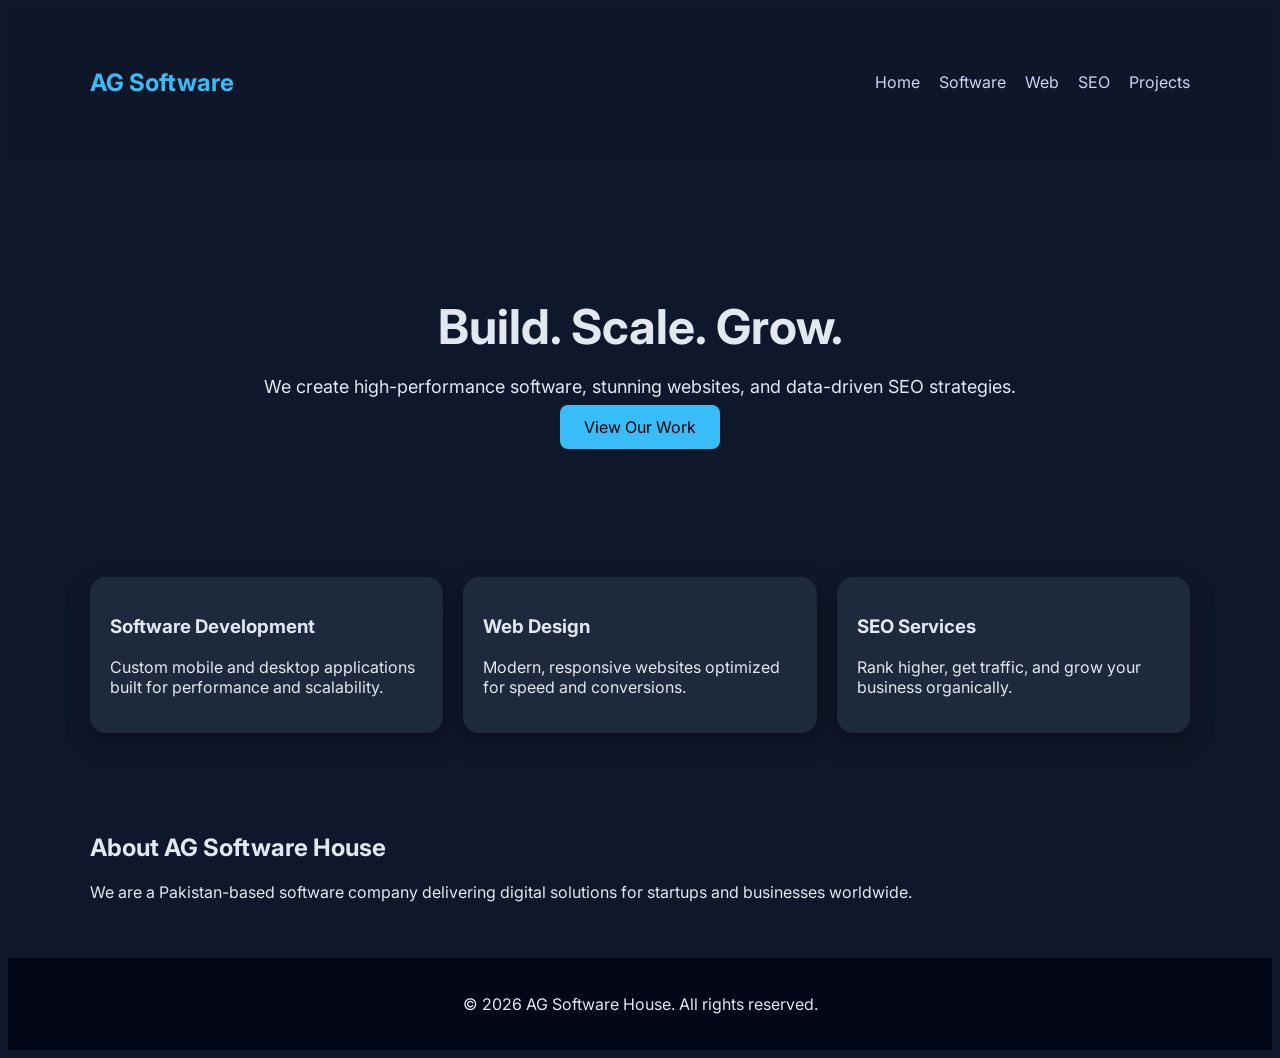
==== index.html @ bdc66c02 "Update index.html" ====
<!-- ===================== index.html ===================== --><!DOCTYPE html><html lang="en">
<head>
  <meta charset="UTF-8" />
  <meta name="viewport" content="width=device-width, initial-scale=1.0" />
  <title>AG Software House</title>
  <link rel="stylesheet" href="style.css" />
  <link href="https://fonts.googleapis.com/css2?family=Inter:wght@300;400;600;700&display=swap" rel="stylesheet">
</head>
<body>
<header class="navbar">
  <div class="container nav-flex">
    <h2 class="logo">AG Software</h2>
    <nav>
      <a href="index.html">Home</a>
      <a href="software.html">Software</a>
      <a href="web.html">Web</a>
      <a href="seo.html">SEO</a>
      <a href="project.html">Projects</a>
    </nav>
  </div>
</header><section class="hero container">
  <div>
    <h1>Build. Scale. Grow.</h1>
    <p>We create high-performance software, stunning websites, and data-driven SEO strategies.</p>
    <a class="btn" href="project.html">View Our Work</a>
  </div>
</section><section class="container grid-3">
  <div class="card">
    <h3>Software Development</h3>
    <p>Custom mobile and desktop applications built for performance and scalability.</p>
  </div>
  <div class="card">
    <h3>Web Design</h3>
    <p>Modern, responsive websites optimized for speed and conversions.</p>
  </div>
  <div class="card">
    <h3>SEO Services</h3>
    <p>Rank higher, get traffic, and grow your business organically.</p>
  </div>
</section><section class="container">
  <h2>About AG Software House</h2>
  <p>We are a Pakistan-based software company delivering digital solutions for startups and businesses worldwide.</p>
</section><footer>
  <p>© 2026 AG Software House. All rights reserved.</p>
</footer>
</body>
---- style.css ----
</html><!-- ===================== style.css ===================== -->
{ box-sizing: border-box; margin: 0; padding: 0; }
body { font-family: 'Inter', sans-serif; background: #0f172a; color: #e2e8f0; }
.container { max-width: 1100px; margin: auto; padding: 40px 20px; }
.navbar { background: rgba(15,23,42,0.9); backdrop-filter: blur(10px); }
.nav-flex { display: flex; justify-content: space-between; align-items: center; }
nav a { color: #cbd5f5; margin-left: 15px; text-decoration: none; } 
nav a:hover { color: white; } .logo { color: #38bdf8; } 
.hero { text-align: center; padding: 100px 20px; } 
.hero h1 { font-size: 48px; margin-bottom: 20px; }
.hero p { font-size: 18px; margin-bottom: 20px; } 
.btn { background: #38bdf8; padding: 12px 24px; color: black; text-decoration: none; border-radius: 8px; } 
.grid-3 { display: grid; grid-template-columns: repeat(auto-fit, minmax(250px,1fr)); gap: 20px; }
.grid-2 { display: grid; grid-template-columns: repeat(auto-fit, minmax(200px,1fr)); gap: 20px; } 
.card { background: #1e293b; padding: 20px; border-radius: 16px; box-shadow: 0 10px 25px rgba(0,0,0,0.3); }
footer { text-align: center; padding: 20px; background: #020617; }
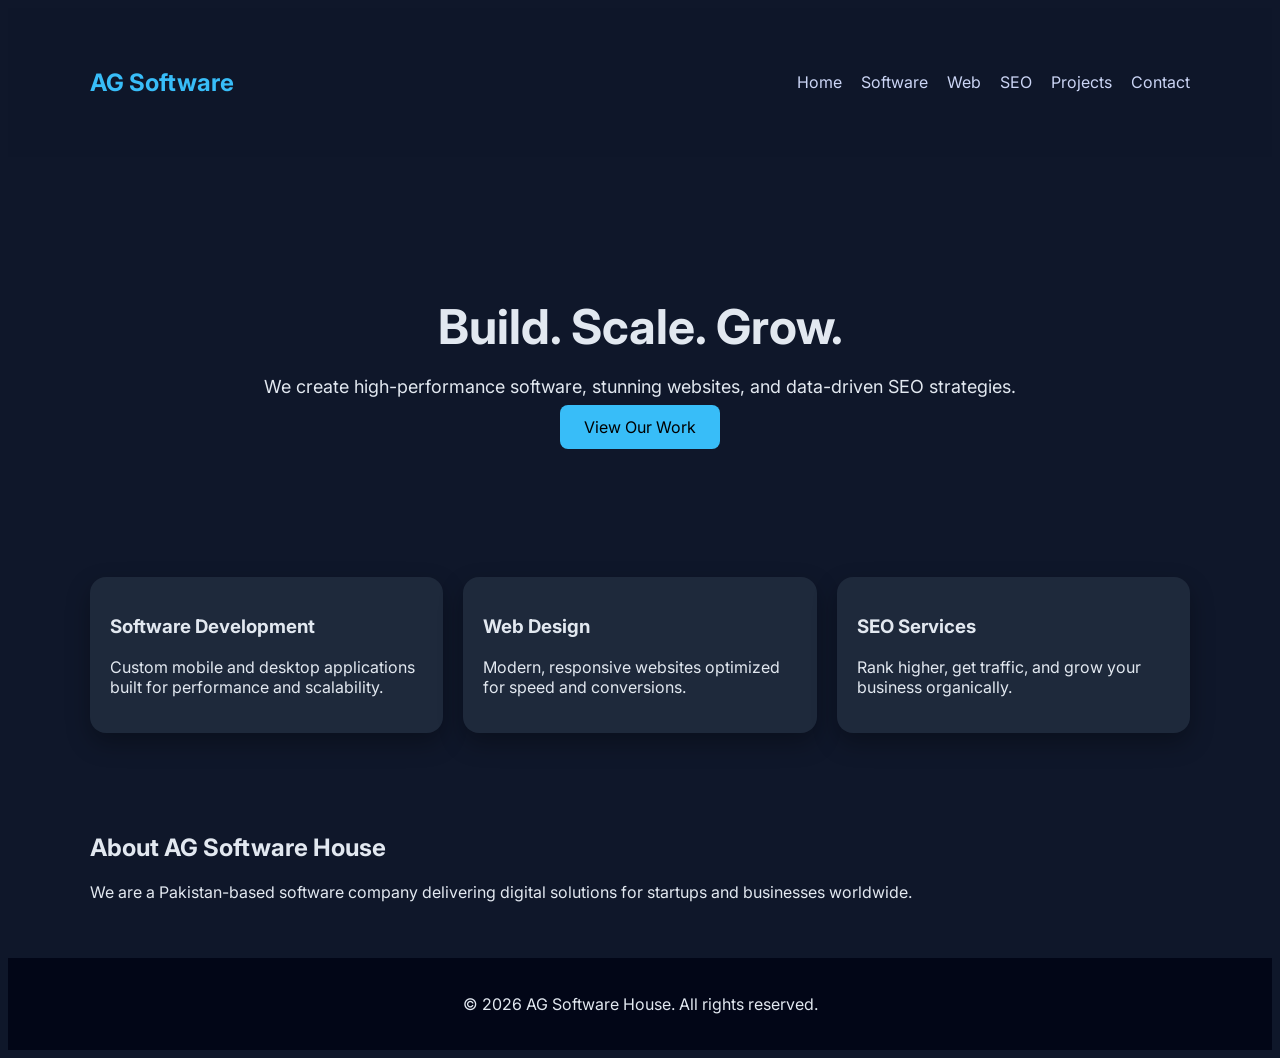
==== commit c3e3a85f: "Update index.html" ====
--- a/index.html
+++ b/index.html
@@ -1,4 +1,5 @@
-<!-- ===================== index.html ===================== --><!DOCTYPE html><html lang="en">
+<!-- ===================== index.html ===================== -->
+<!DOCTYPE html><html lang="en">
 <head>
   <meta charset="UTF-8" />
   <meta name="viewport" content="width=device-width, initial-scale=1.0" />
@@ -16,6 +17,7 @@
       <a href="web.html">Web</a>
       <a href="seo.html">SEO</a>
       <a href="project.html">Projects</a>
+      <a href="contact.html">Contact</a>
     </nav>
   </div>
 </header><section class="hero container">
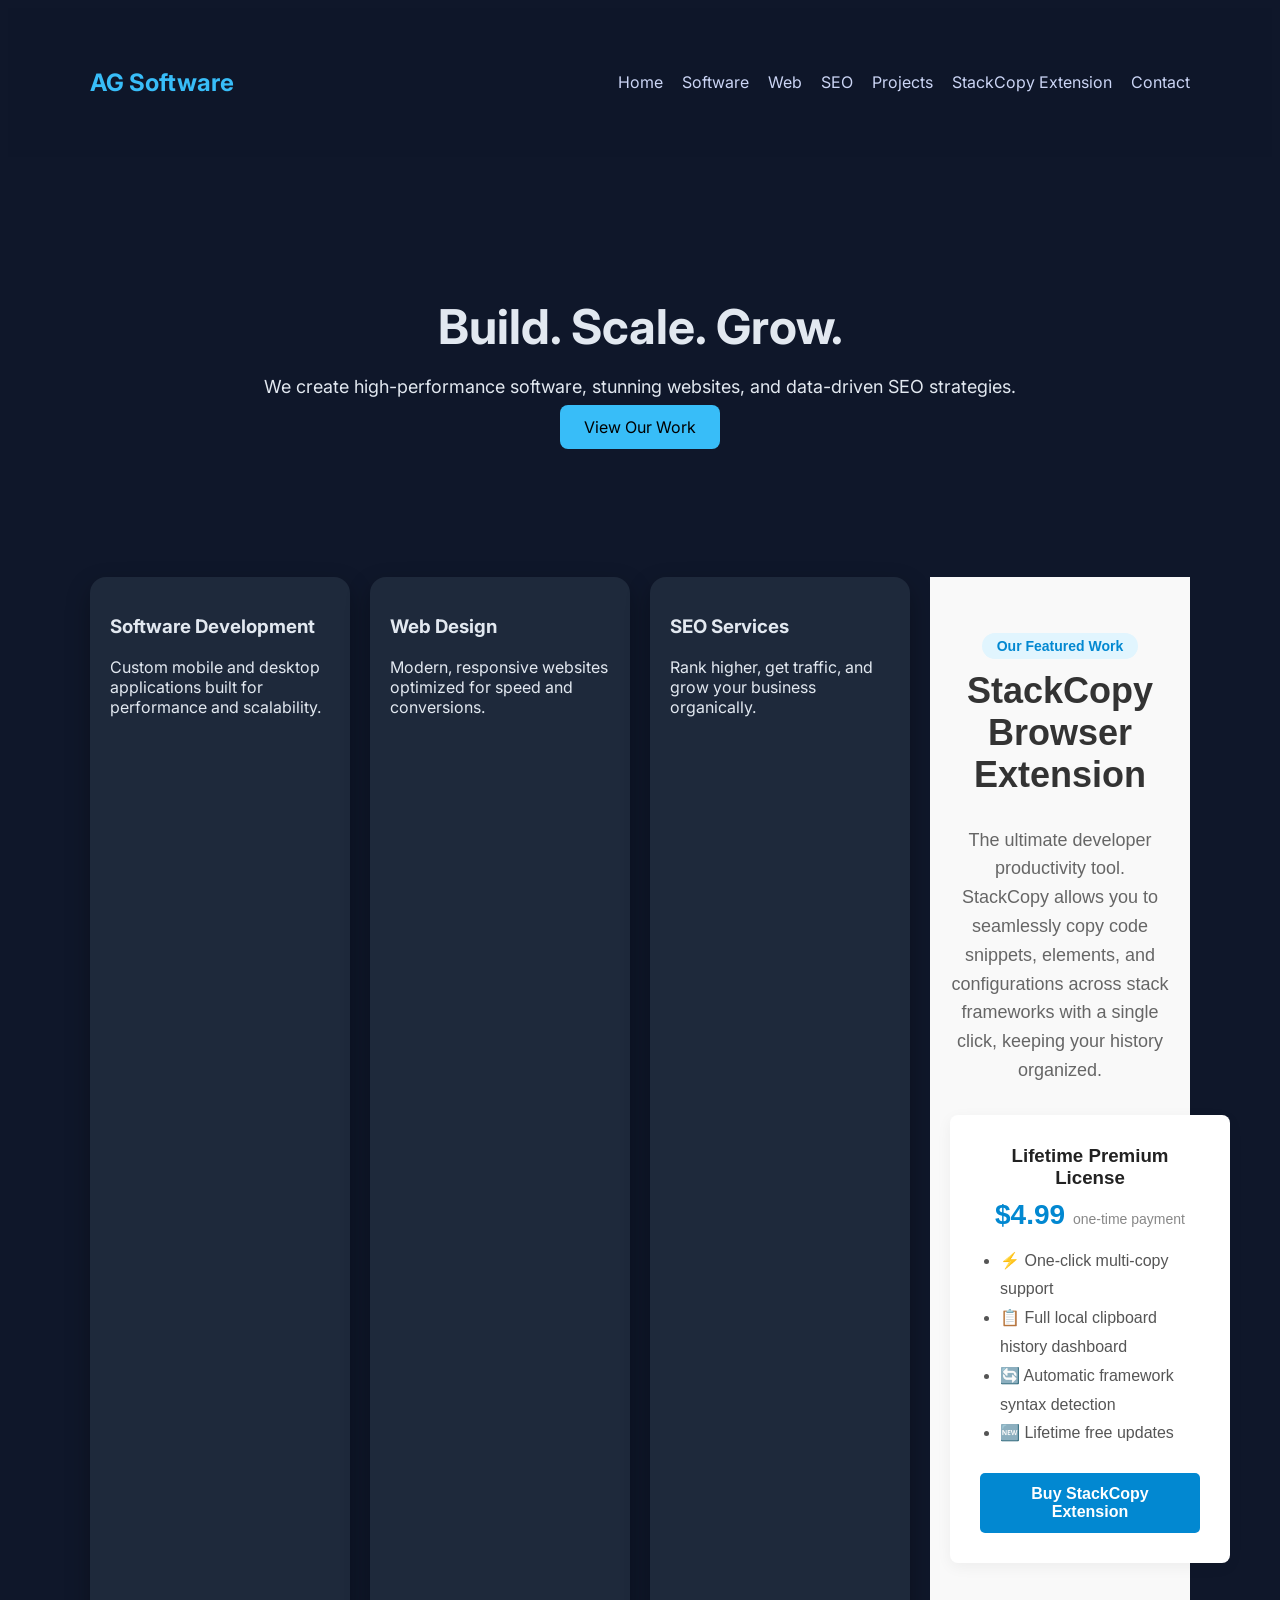
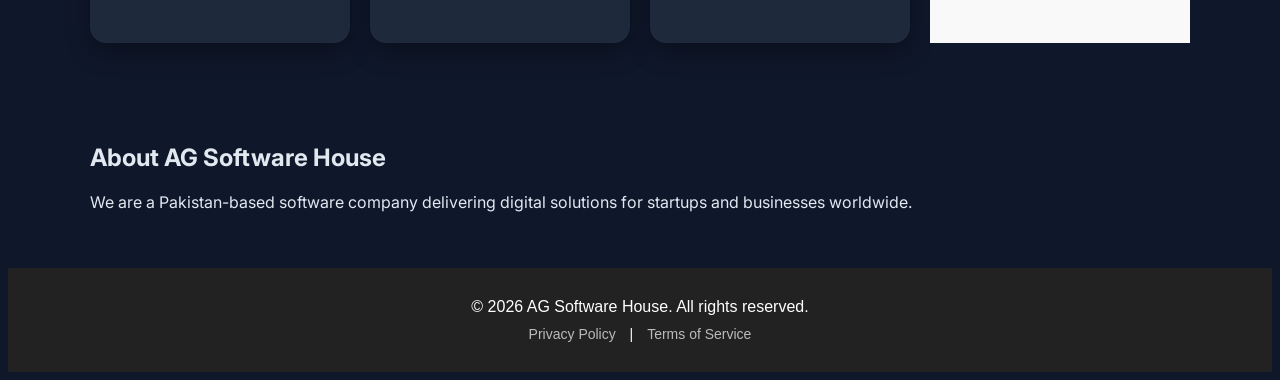
==== commit 67fd1144: "Integrate StackCopy extension section in index.html Added StackCopy section with details and pricing" ====
--- a/index.html
+++ b/index.html
@@ -17,6 +17,7 @@
       <a href="web.html">Web</a>
       <a href="seo.html">SEO</a>
       <a href="project.html">Projects</a>
+      <a href="#stackcopy">StackCopy Extension</a>
       <a href="contact.html">Contact</a>
     </nav>
   </div>
@@ -39,10 +40,42 @@
     <h3>SEO Services</h3>
     <p>Rank higher, get traffic, and grow your business organically.</p>
   </div>
+  <!-- START OF STACKCOPY SECTION -->
+<section id="stackcopy" style="padding: 60px 20px; background-color: #f9f9f9; text-align: center; font-family: sans-serif;">
+    <div style="max-width: 800px; margin: 0 auto;">
+        <span style="background: #e1f5fe; color: #0288d1; padding: 5px 15px; border-radius: 20px; font-size: 14px; font-weight: bold; uppercase;">Our Featured Work</span>
+        <h2 style="font-size: 36px; margin-top: 15px; color: #333;">StackCopy Browser Extension</h2>
+        <p style="font-size: 18px; color: #666; line-height: 1.6; margin-bottom: 30px;">
+            The ultimate developer productivity tool. StackCopy allows you to seamlessly copy code snippets, elements, and configurations across stack frameworks with a single click, keeping your history organized.
+        </p>
+        <!-- Pricing Plan Presentation (Lemon Squeezy Requirement) -->
+        <div style="background: #fff; padding: 30px; border-radius: 8px; box-shadow: 0 4px 15px rgba(0,0,0,0.05); display: inline-block; width: 100%; max-width: 400px; margin-bottom: 20px;">
+            <h3 style="margin: 0 0 10px 0; color: #222;">Lifetime Premium License</h3>
+            <p style="font-size: 28px; font-weight: bold; margin: 10px 0; color: #0288d1;">$4.99 <span style="font-size: 14px; font-weight: normal; color: #888;">one-time payment</span></p>
+            <ul style="text-align: left; padding-left: 20px; margin-bottom: 25px; color: #555; line-height: 1.8;">
+                <li>⚡ One-click multi-copy support</li>
+                <li>📋 Full local clipboard history dashboard</li>
+                <li>🔄 Automatic framework syntax detection</li>
+                <li>🆕 Lifetime free updates</li>
+            </ul>
+            
+            <!-- Lemon Squeezy Buy Button -->
+            <a href="https://agsoftwarehouse.lemonsqueezy.com/checkout/buy/c51856f8-672c-4939-883d-b5730bcab137" target="_blank" style="display: block; background: #0288d1; color: #fff; text-decoration: none; padding: 12px 25px; border-radius: 5px; font-weight: bold; transition: background 0.3s;">
+                Buy StackCopy Extension
+            </a>
+        </div>
+    </div>
+</section>
+<!-- END OF STACKCOPY SECTION -->
 </section><section class="container">
   <h2>About AG Software House</h2>
   <p>We are a Pakistan-based software company delivering digital solutions for startups and businesses worldwide.</p>
-</section><footer>
-  <p>© 2026 AG Software House. All rights reserved.</p>
+</section>
+  <footer style="padding: 30px 20px; text-align: center; background: #222; color: #fff; font-family: sans-serif;">
+    <p style="margin: 0 0 10px 0;">&copy; 2026 AG Software House. All rights reserved.</p>
+    <div style="font-size: 14px;">
+        <a href="privacy.html" style="color: #bbb; text-decoration: none; margin: 0 10px;">Privacy Policy</a> | 
+        <a href="terms.html" style="color: #bbb; text-decoration: none; margin: 0 10px;">Terms of Service</a>
+    </div>
 </footer>
 </body>
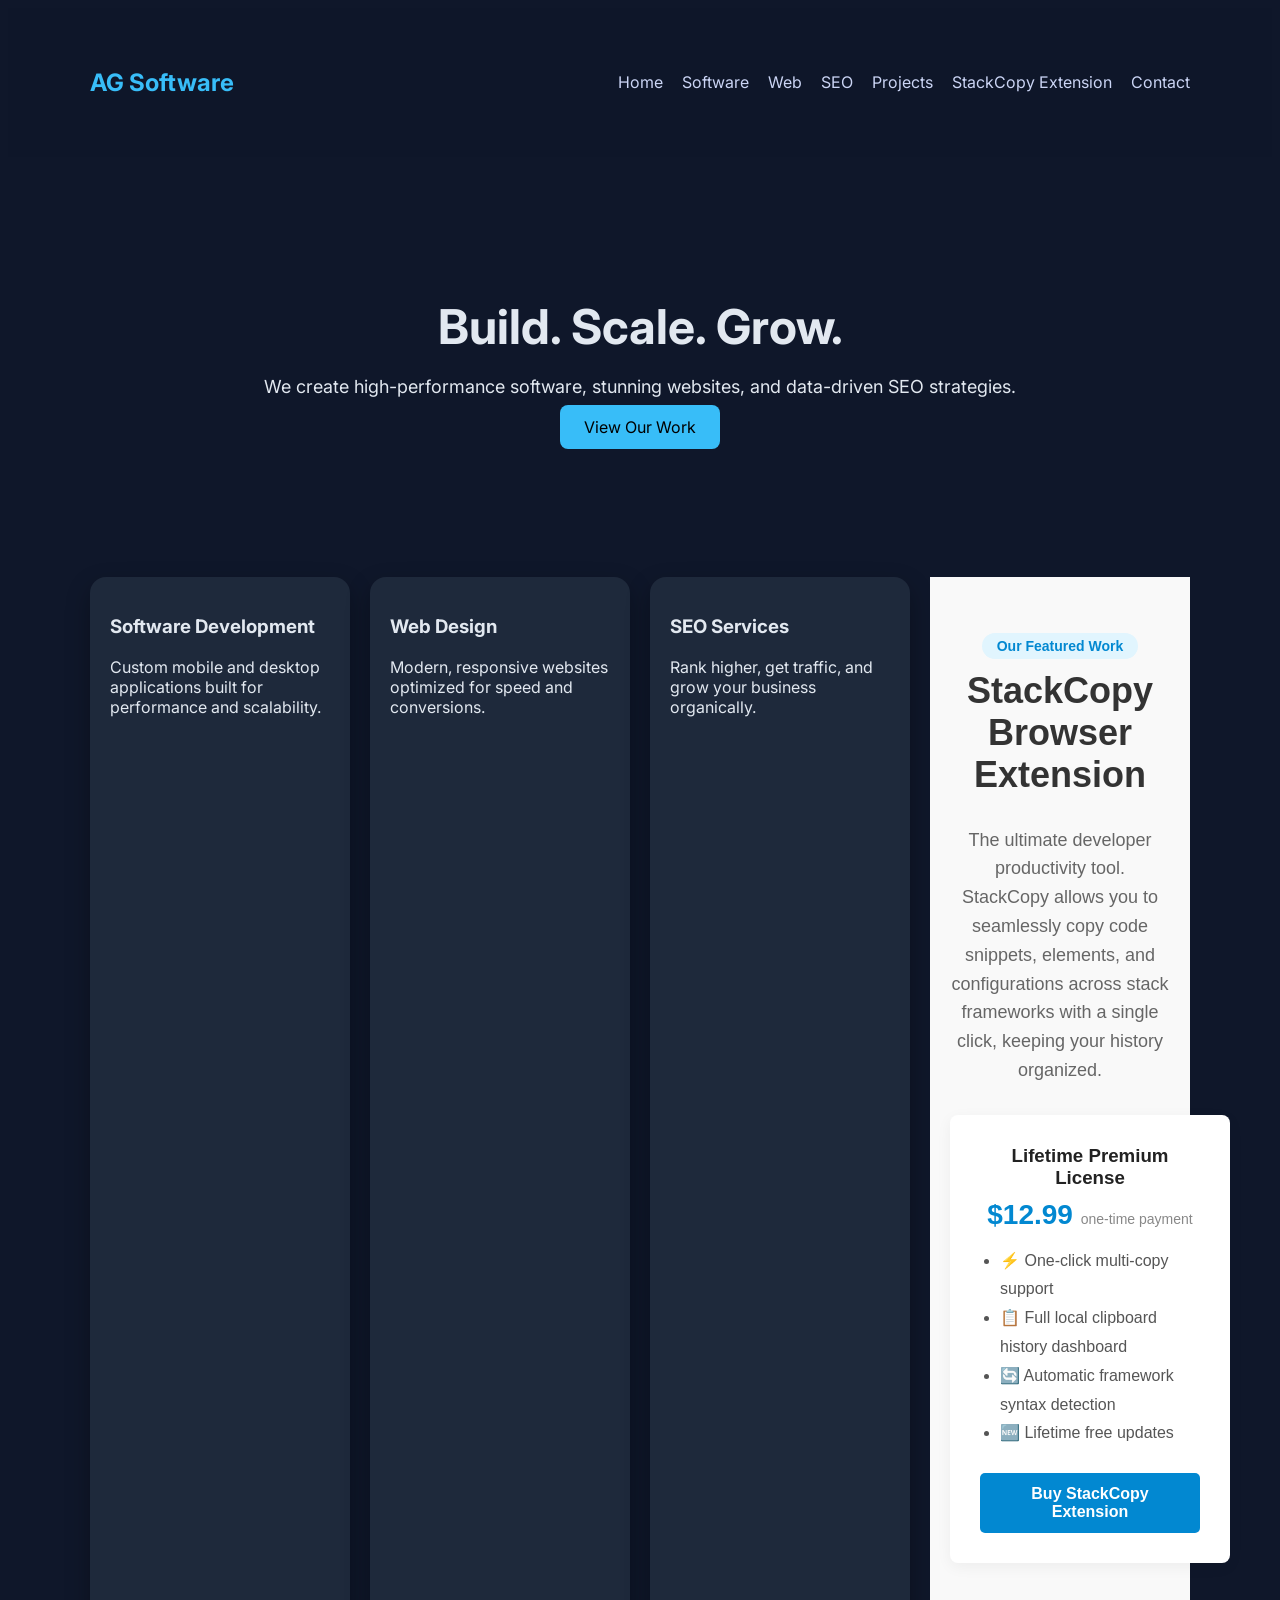
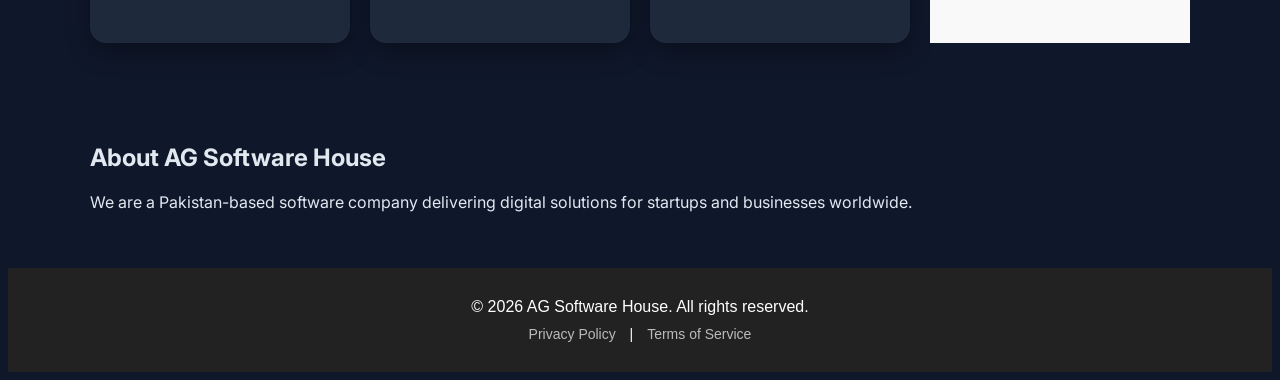
==== commit 74428644: "Update index.html" ====
--- a/index.html
+++ b/index.html
@@ -51,7 +51,7 @@
         <!-- Pricing Plan Presentation (Lemon Squeezy Requirement) -->
         <div style="background: #fff; padding: 30px; border-radius: 8px; box-shadow: 0 4px 15px rgba(0,0,0,0.05); display: inline-block; width: 100%; max-width: 400px; margin-bottom: 20px;">
             <h3 style="margin: 0 0 10px 0; color: #222;">Lifetime Premium License</h3>
-            <p style="font-size: 28px; font-weight: bold; margin: 10px 0; color: #0288d1;">$4.99 <span style="font-size: 14px; font-weight: normal; color: #888;">one-time payment</span></p>
+            <p style="font-size: 28px; font-weight: bold; margin: 10px 0; color: #0288d1;">$12.99 <span style="font-size: 14px; font-weight: normal; color: #888;">one-time payment</span></p>
             <ul style="text-align: left; padding-left: 20px; margin-bottom: 25px; color: #555; line-height: 1.8;">
                 <li>⚡ One-click multi-copy support</li>
                 <li>📋 Full local clipboard history dashboard</li>
@@ -74,8 +74,10 @@
   <footer style="padding: 30px 20px; text-align: center; background: #222; color: #fff; font-family: sans-serif;">
     <p style="margin: 0 0 10px 0;">&copy; 2026 AG Software House. All rights reserved.</p>
     <div style="font-size: 14px;">
-        <a href="privacy.html" style="color: #bbb; text-decoration: none; margin: 0 10px;">Privacy Policy</a> | 
+        <!-- Links directly to your external Google Pages privacy policy -->
+        <a href="https://sites.google.com/view/agsoftwarehouse-privacy-policy/home" target="_blank" style="color: #bbb; text-decoration: none; margin: 0 10px;">Privacy Policy</a> | 
         <a href="terms.html" style="color: #bbb; text-decoration: none; margin: 0 10px;">Terms of Service</a>
     </div>
 </footer>
+
 </body>
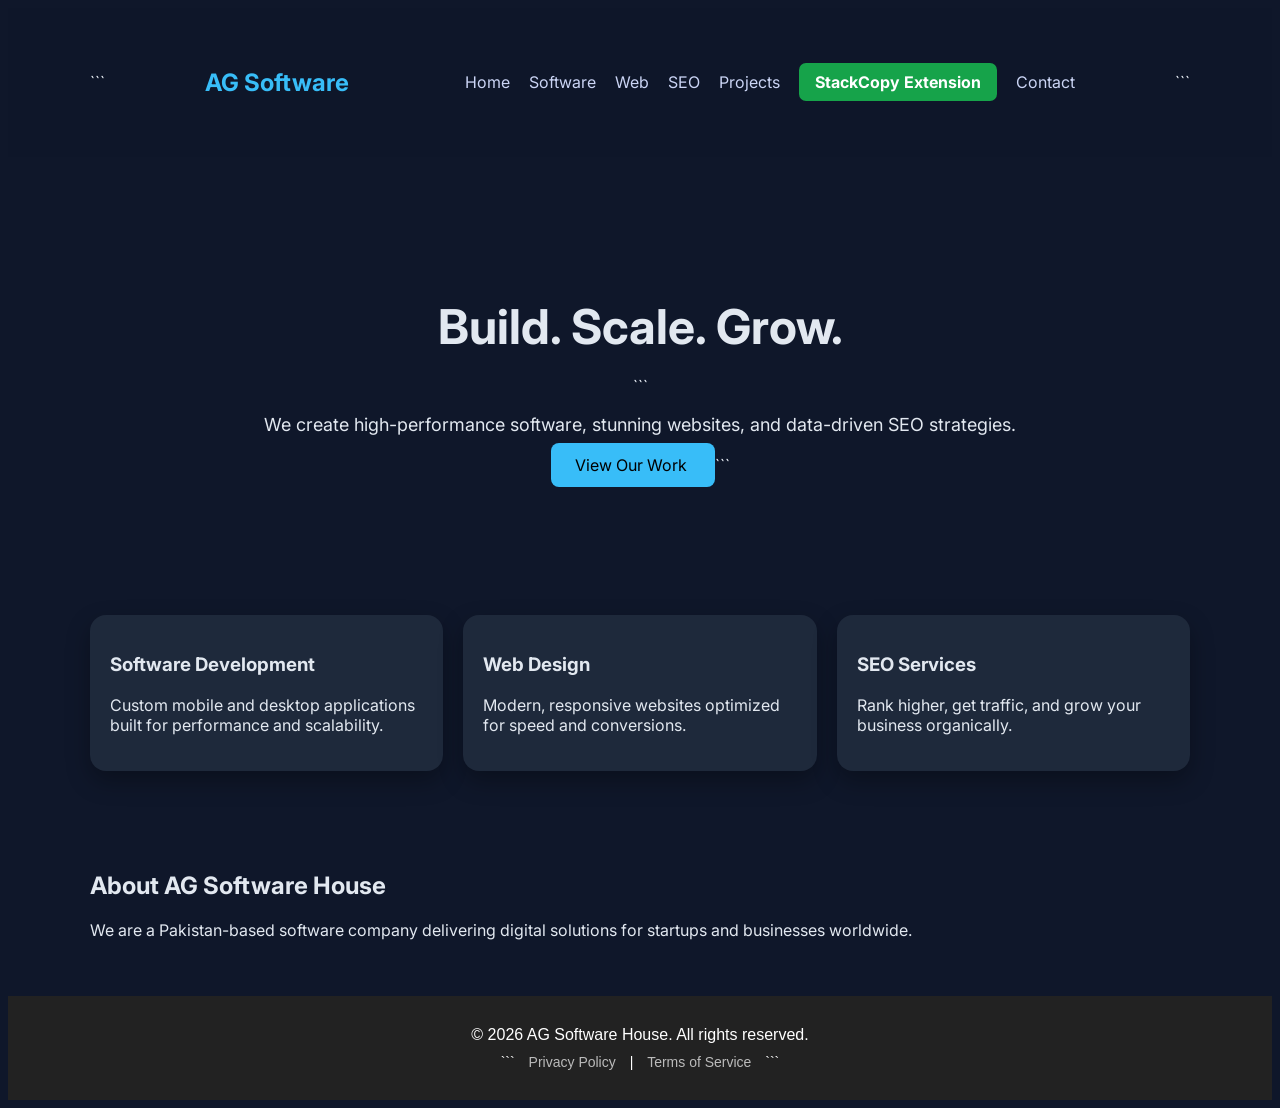
==== commit 0ddb1aba: "Update index.html" ====
--- a/index.html
+++ b/index.html
@@ -1,83 +1,160 @@
-<!-- ===================== index.html ===================== -->
-<!DOCTYPE html><html lang="en">
+<!DOCTYPE html>
+
+<html lang="en">
 <head>
   <meta charset="UTF-8" />
   <meta name="viewport" content="width=device-width, initial-scale=1.0" />
+
   <title>AG Software House</title>
+
   <link rel="stylesheet" href="style.css" />
-  <link href="https://fonts.googleapis.com/css2?family=Inter:wght@300;400;600;700&display=swap" rel="stylesheet">
+
+  <link
+    href="https://fonts.googleapis.com/css2?family=Inter:wght@300;400;600;700&display=swap"
+    rel="stylesheet"
+  />
+
+  <style>
+    .stackcopy-nav-btn {
+      background: #16a34a;
+      color: #ffffff !important;
+      padding: 9px 16px;
+      border-radius: 7px;
+      font-weight: 700;
+      text-decoration: none;
+      transition: all 0.2s ease;
+      display: inline-block;
+    }
+
+    .stackcopy-nav-btn:hover {
+      background: #15803d;
+      transform: translateY(-1px);
+    }
+  </style>
+
 </head>
+
 <body>
+
 <header class="navbar">
   <div class="container nav-flex">
-    <h2 class="logo">AG Software</h2>
-    <nav>
-      <a href="index.html">Home</a>
-      <a href="software.html">Software</a>
-      <a href="web.html">Web</a>
-      <a href="seo.html">SEO</a>
-      <a href="project.html">Projects</a>
-      <a href="#stackcopy">StackCopy Extension</a>
-      <a href="contact.html">Contact</a>
-    </nav>
+
+```
+<h2 class="logo">AG Software</h2>
+
+<nav>
+  <a href="index.html">Home</a>
+  <a href="software.html">Software</a>
+  <a href="web.html">Web</a>
+  <a href="seo.html">SEO</a>
+  <a href="project.html">Projects</a>
+
+  <!-- StackCopy Product Button -->
+  <a href="stackcopy.html" class="stackcopy-nav-btn">
+    StackCopy Extension
+  </a>
+
+  <a href="contact.html">Contact</a>
+</nav>
+```
+
   </div>
-</header><section class="hero container">
+</header>
+
+<section class="hero container">
   <div>
     <h1>Build. Scale. Grow.</h1>
-    <p>We create high-performance software, stunning websites, and data-driven SEO strategies.</p>
-    <a class="btn" href="project.html">View Our Work</a>
+
+```
+<p>
+  We create high-performance software, stunning websites,
+  and data-driven SEO strategies.
+</p>
+
+<a class="btn" href="project.html">
+  View Our Work
+</a>
+```
+
   </div>
-</section><section class="container grid-3">
+</section>
+
+<section class="container grid-3">
+
   <div class="card">
     <h3>Software Development</h3>
-    <p>Custom mobile and desktop applications built for performance and scalability.</p>
+    <p>
+      Custom mobile and desktop applications built for
+      performance and scalability.
+    </p>
   </div>
+
   <div class="card">
     <h3>Web Design</h3>
-    <p>Modern, responsive websites optimized for speed and conversions.</p>
+    <p>
+      Modern, responsive websites optimized for speed
+      and conversions.
+    </p>
   </div>
+
   <div class="card">
     <h3>SEO Services</h3>
-    <p>Rank higher, get traffic, and grow your business organically.</p>
+    <p>
+      Rank higher, get traffic, and grow your business organically.
+    </p>
   </div>
-  <!-- START OF STACKCOPY SECTION -->
-<section id="stackcopy" style="padding: 60px 20px; background-color: #f9f9f9; text-align: center; font-family: sans-serif;">
-    <div style="max-width: 800px; margin: 0 auto;">
-        <span style="background: #e1f5fe; color: #0288d1; padding: 5px 15px; border-radius: 20px; font-size: 14px; font-weight: bold; uppercase;">Our Featured Work</span>
-        <h2 style="font-size: 36px; margin-top: 15px; color: #333;">StackCopy Browser Extension</h2>
-        <p style="font-size: 18px; color: #666; line-height: 1.6; margin-bottom: 30px;">
-            The ultimate developer productivity tool. StackCopy allows you to seamlessly copy code snippets, elements, and configurations across stack frameworks with a single click, keeping your history organized.
-        </p>
-        <!-- Pricing Plan Presentation (Lemon Squeezy Requirement) -->
-        <div style="background: #fff; padding: 30px; border-radius: 8px; box-shadow: 0 4px 15px rgba(0,0,0,0.05); display: inline-block; width: 100%; max-width: 400px; margin-bottom: 20px;">
-            <h3 style="margin: 0 0 10px 0; color: #222;">Lifetime Premium License</h3>
-            <p style="font-size: 28px; font-weight: bold; margin: 10px 0; color: #0288d1;">$12.99 <span style="font-size: 14px; font-weight: normal; color: #888;">one-time payment</span></p>
-            <ul style="text-align: left; padding-left: 20px; margin-bottom: 25px; color: #555; line-height: 1.8;">
-                <li>⚡ One-click multi-copy support</li>
-                <li>📋 Full local clipboard history dashboard</li>
-                <li>🔄 Automatic framework syntax detection</li>
-                <li>🆕 Lifetime free updates</li>
-            </ul>
-            
-            <!-- Lemon Squeezy Buy Button -->
-            <a href="https://agsoftwarehouse.lemonsqueezy.com/checkout/buy/c51856f8-672c-4939-883d-b5730bcab137" target="_blank" style="display: block; background: #0288d1; color: #fff; text-decoration: none; padding: 12px 25px; border-radius: 5px; font-weight: bold; transition: background 0.3s;">
-                Buy StackCopy Extension
-            </a>
-        </div>
-    </div>
+
 </section>
-<!-- END OF STACKCOPY SECTION -->
-</section><section class="container">
+
+<section class="container">
+
   <h2>About AG Software House</h2>
-  <p>We are a Pakistan-based software company delivering digital solutions for startups and businesses worldwide.</p>
+
+  <p>
+    We are a Pakistan-based software company delivering
+    digital solutions for startups and businesses worldwide.
+  </p>
+
 </section>
-  <footer style="padding: 30px 20px; text-align: center; background: #222; color: #fff; font-family: sans-serif;">
-    <p style="margin: 0 0 10px 0;">&copy; 2026 AG Software House. All rights reserved.</p>
-    <div style="font-size: 14px;">
-        <!-- Links directly to your external Google Pages privacy policy -->
-        <a href="https://sites.google.com/view/agsoftwarehouse-privacy-policy/home" target="_blank" style="color: #bbb; text-decoration: none; margin: 0 10px;">Privacy Policy</a> | 
-        <a href="terms.html" style="color: #bbb; text-decoration: none; margin: 0 10px;">Terms of Service</a>
-    </div>
+
+<footer
+  style="
+    padding: 30px 20px;
+    text-align: center;
+    background: #222;
+    color: #fff;
+    font-family: sans-serif;
+  "
+>
+
+  <p style="margin: 0 0 10px 0;">
+    &copy; 2026 AG Software House. All rights reserved.
+  </p>
+
+  <div style="font-size: 14px;">
+
+```
+<a
+  href="https://sites.google.com/view/agsoftwarehouse-privacy-policy/home"
+  target="_blank"
+  style="color: #bbb; text-decoration: none; margin: 0 10px;"
+>
+  Privacy Policy
+</a>
+
+|
+
+<a
+  href="terms.html"
+  style="color: #bbb; text-decoration: none; margin: 0 10px;"
+>
+  Terms of Service
+</a>
+```
+
+  </div>
+
 </footer>
 
 </body>
+</html>
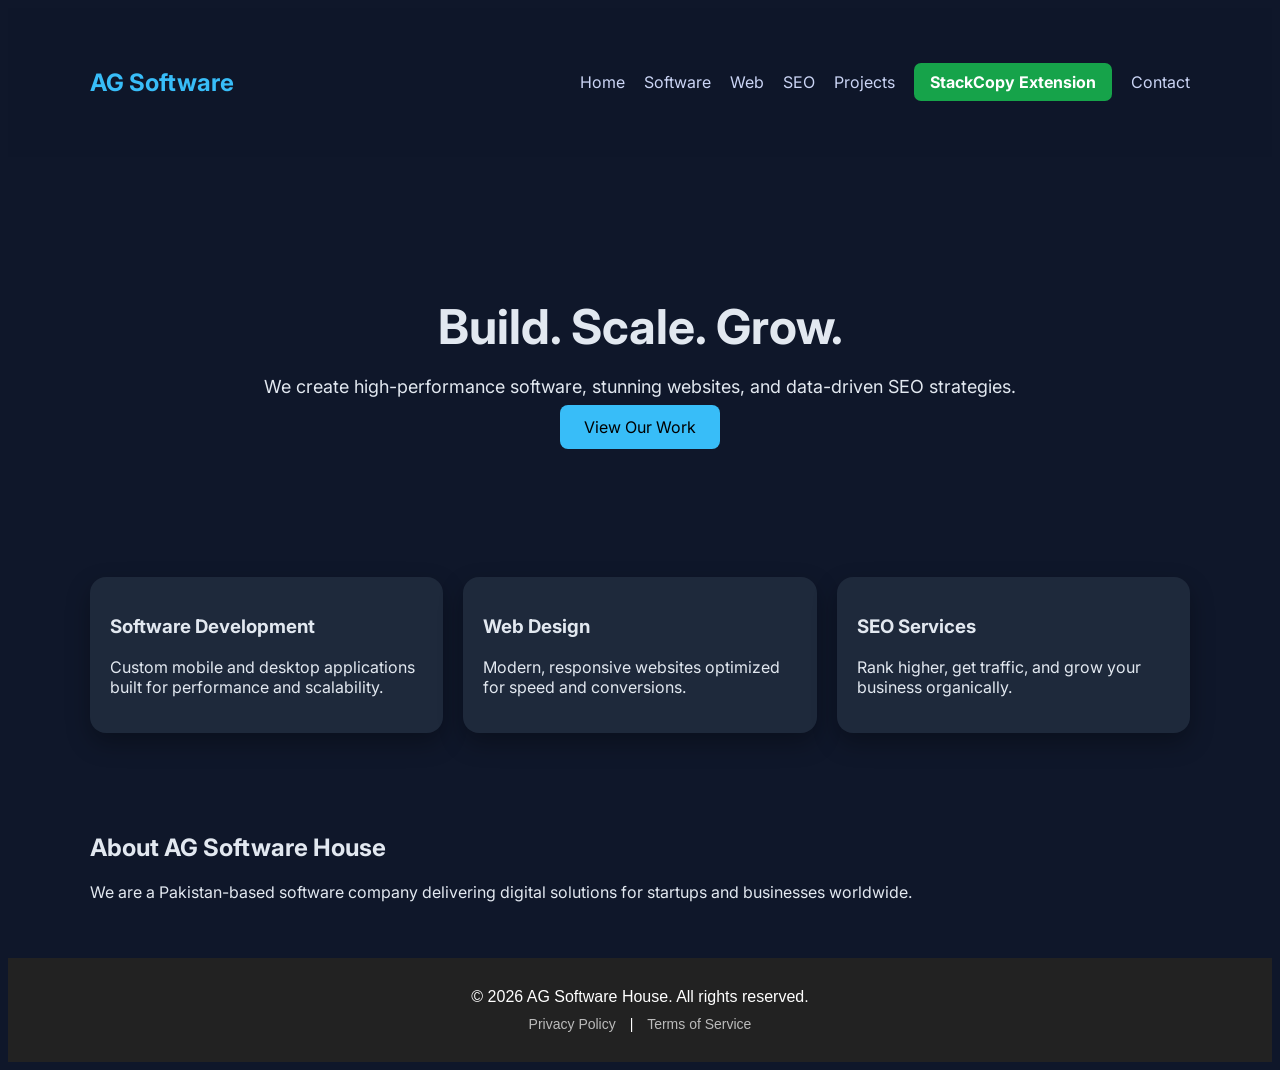
==== commit cb30c054: "Update index.html" ====
--- a/index.html
+++ b/index.html
@@ -39,7 +39,6 @@
 <header class="navbar">
   <div class="container nav-flex">
 
-```
 <h2 class="logo">AG Software</h2>
 
 <nav>
@@ -56,7 +55,6 @@
 
   <a href="contact.html">Contact</a>
 </nav>
-```
 
   </div>
 </header>
@@ -65,7 +63,6 @@
   <div>
     <h1>Build. Scale. Grow.</h1>
 
-```
 <p>
   We create high-performance software, stunning websites,
   and data-driven SEO strategies.
@@ -74,7 +71,6 @@
 <a class="btn" href="project.html">
   View Our Work
 </a>
-```
 
   </div>
 </section>
@@ -133,7 +129,6 @@
 
   <div style="font-size: 14px;">
 
-```
 <a
   href="https://sites.google.com/view/agsoftwarehouse-privacy-policy/home"
   target="_blank"
@@ -143,14 +138,12 @@
 </a>
 
 |
-
 <a
   href="terms.html"
   style="color: #bbb; text-decoration: none; margin: 0 10px;"
 >
   Terms of Service
 </a>
-```
 
   </div>
 
